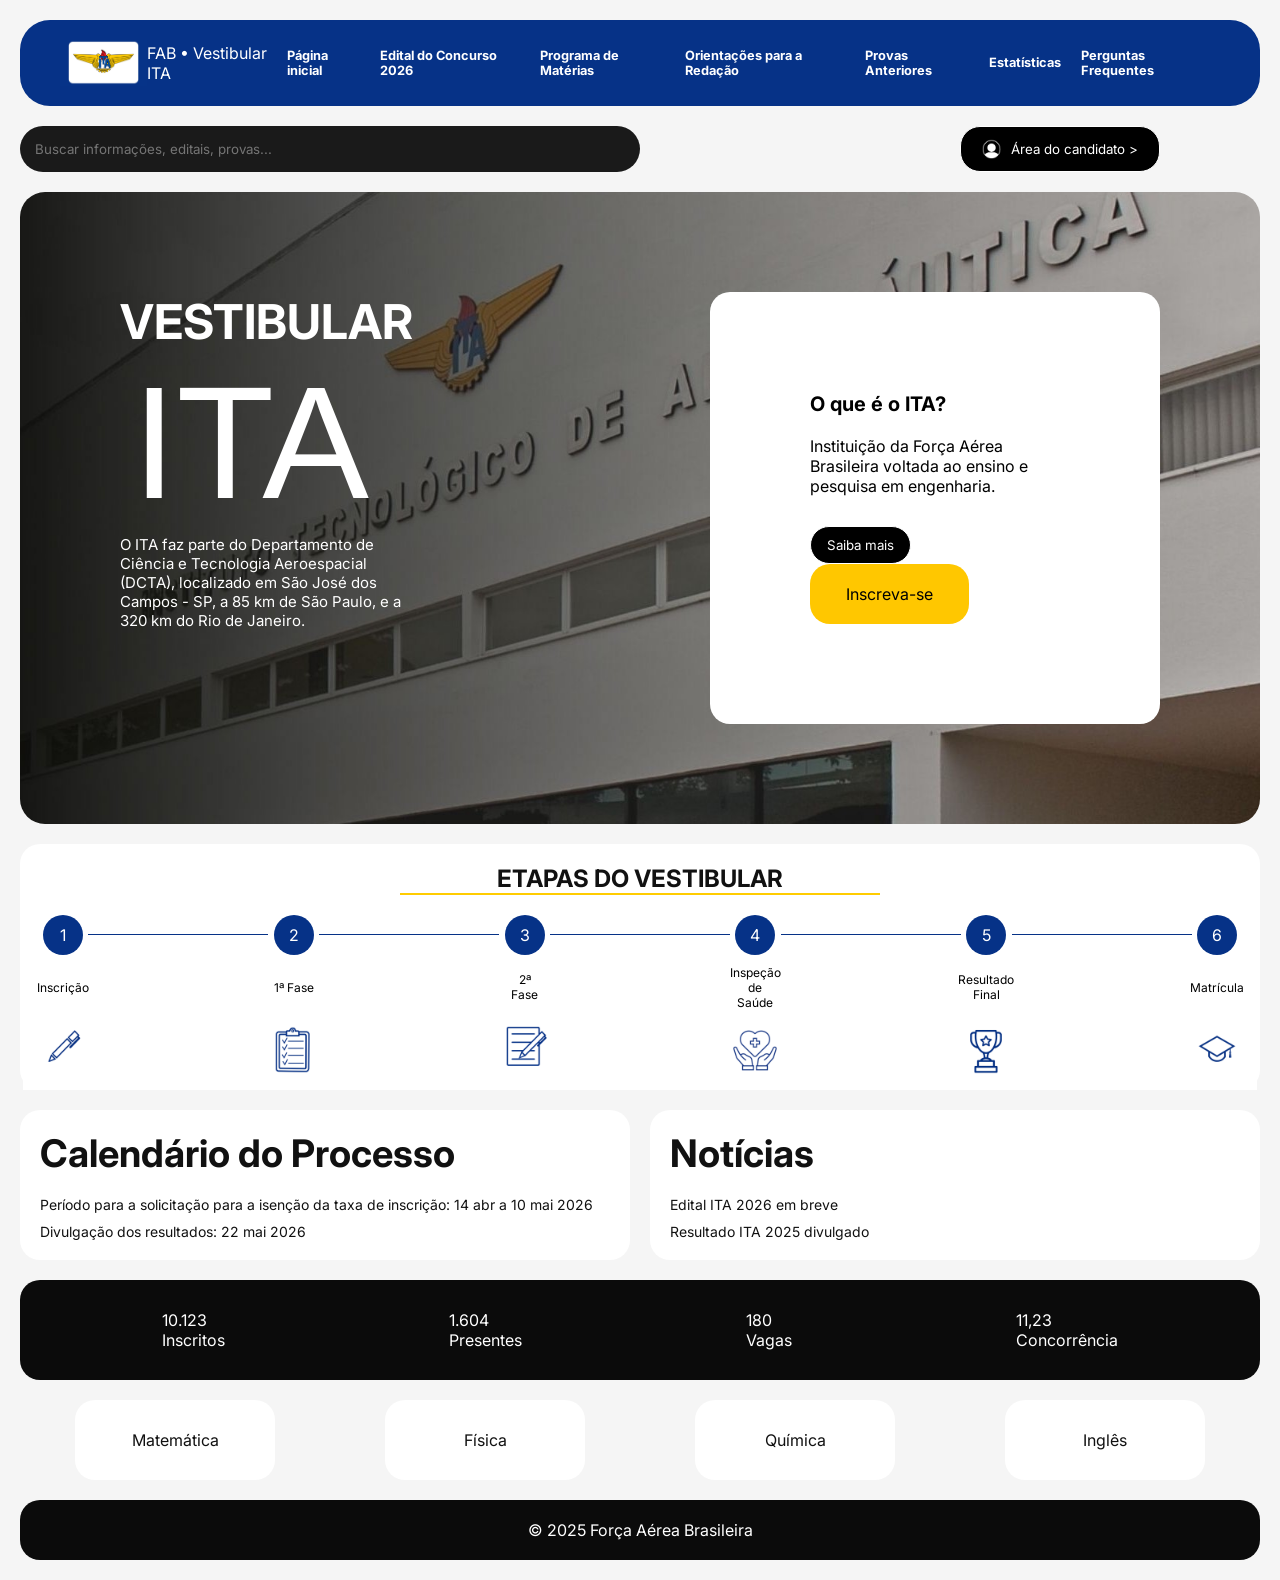
==== index.html @ 668391d4 "Fix: movendo as pastas para a main" ====
<!DOCTYPE html>
<html lang="pt-br">
<head>
  <meta charset="UTF-8">
  <title>Vestibular ITA</title>
  <link rel="stylesheet" href="style.css">
  <link href="https://fonts.googleapis.com/css2?family=Inter:wght@400;600;700&display=swap" rel="stylesheet">
</head>

<body>

<!-- HEADER -->
<header class="header">
  <div class="Fab"> <img src="assets/logoita.jpg" class="logo-header">  FAB • Vestibular ITA</div>
  <nav>
    <a>Página inicial</a>
    <a href="https://www.vestibular.ita.br/instrucoes/edital_2026_retificado.pdf" target="_blank">Edital do Concurso 2026</a>
    <a href="https://www.vestibular.ita.br/programa_2026.pdf" target="_blank">Programa de Matérias</a>
    <a href="https://www.vestibular.ita.br/orientacoes_redacao.pdf" target="blank">Orientações para a Redação</a>
    <a >Provas Anteriores</a>
    <a >Estatísticas</a>
    <a >Perguntas Frequentes</a>
  </nav>
</header>

<!-- SEARCH -->
<div class="search">
  <input type="text" placeholder="Buscar informações, editais, provas...">
  <button class="btn-candidato"> <img src="assets/candidato.jpg" class="candidato"> Área do candidato  > </button>
</div>

<!-- HERO -->
<section class="hero">
  <div class="hero-left">
    <h1>VESTIBULAR</h1>
    <span class="badge">ITA</span>
    <p class="legenda">O ITA faz parte do Departamento de Ciência e Tecnologia Aeroespacial (DCTA), localizado em São José dos Campos - SP, a 85 km de São Paulo, e a 320 km do Rio de Janeiro.</p>
  </div>

  <div class="hero-card">
    <h3>O que é o ITA?</h3>
    <p>Instituição da Força Aérea Brasileira voltada ao ensino e pesquisa em engenharia.</p>
    <div class="hero-buttons">
      <button class="btn-outline">Saiba mais</button>
      <button class="btn-primary">Inscreva-se</button>
    </div>
  </div>
</section>

<!-- ETAPAS -->
<section class="steps">
  <h2>ETAPAS DO VESTIBULAR</h2>
  <div class="step-line">
    <div class="step">1</div>
    <div class="linha-vertical"></div>
    <div class="step">2</div>
    <div class="linha-vertical"></div>
    <div class="step">3</div>
    <div class="linha-vertical"></div>
    <div class="step">4</div>
    <div class="linha-vertical"></div>
    <div class="step">5</div>
    <div class="linha-vertical"></div>
    <div class="step">6</div>
  </div>
  <div class="etapas">
    <div class="st">Inscrição</div>
    <div class="linha-vertical2"></div>
    <div class="st">1ª Fase</div>
    <div class="linha-vertical2"></div>
    <div class="st">2ª Fase</div>
    <div class="linha-vertical2"></div>
    <div class="st">Inspeção de Saúde</div>
    <div class="linha-vertical2"></div>
    <div class="st">Resultado Final</div>
    <div class="linha-vertical2"></div>
    <div class="st">Matrícula</div>
  </div>
  <div class="step-line2">
    <div class="stp"><img src="assets/1.png" class="logo"></div>
    <div class="linha-vertical2"></div>
    <div class="stp"><img src="assets/2.png" class="logo"></div>
    <div class="linha-vertical2"></div>
    <div class="stp"><img src="assets/3.png" class="logo"></div>
    <div class="linha-vertical2"></div>
    <div class="stp"><img src="assets/6.png" class="logo"></div>
    <div class="linha-vertical2"></div>
    <div class="stp"><img src="assets/5.png" class="logo"></div>
    <div class="linha-vertical2"></div>
    <div class="stp"><img src="assets/4.png" class="logo"></div>
  </div>
</section>

<!-- CALENDÁRIO + NOTÍCIAS -->
<section class="grid">
  <div class="card">
    <h3 class="info">Calendário do Processo</h3>
      <div class="item">Período para a solicitação para a isenção da taxa de inscrição: 14 abr a 10 mai 2026</div>
      <div class="item">Divulgação dos resultados: 22 mai 2026</div>
  </div>

  <div class="card">
    <h3 class="info">Notícias</h3>
    <p class="item">Edital ITA 2026 em breve</p>
    <p class="item">Resultado ITA 2025 divulgado</p>
  </div>
</section>

<!-- ESTATÍSTICAS -->
<section class="stats">
  <div>10.123<br><span>Inscritos</span></div>
  <div>1.604<br><span>Presentes</span></div>
  <div>180<br><span>Vagas</span></div>
  <div>11,23<br><span>Concorrência</span></div>
</section>

<!-- CONTEÚDO -->
<section class="subjects">
  <div class="subject">Matemática</div>
  <div class="subject">Física</div>
  <div class="subject">Química</div>
  <div class="subject">Inglês</div>
</section>

<!-- FOOTER -->
<footer class="footer">
  <p>© 2025 Força Aérea Brasileira</p>
</footer>

</body>
</html>
---- style.css ----
* {
  margin: 0;
  padding: 0;
  box-sizing: border-box;
  font-family: 'Inter', sans-serif;
}

body {
  background: #f5f5f5;
  color: #111;
}

a {
    text-decoration: none; 
    color: white;        
    font-weight: bold;
}

a:hover {
    color: #FFCC00;        
}

/* HEADER */
.header {
  background: #063287;
  color: white;
  display: flex;
  justify-content:center;
  padding: 20px 40px;
  border-radius: 30px;
  margin: 20px;
}

.Fab{
    width: 20%;
    display: flex;
    align-items: center;
}

nav {
    display: flex;
    align-items: center;
    font-size: 80%;
}

.logo-header{
    width: 40%;
}

.header nav a {
  margin: 0 10px;
  cursor: pointer;
}
.hero-buttons{
    margin-top: 30px;
}

/* BUTTONS */
.btn-primary {
  background: #ffc700;
  border: none;
  padding: 20px 36px;
  border-radius: 20px;
  font-size: 100%;
}
.btn-primary:hover{
    background: black;
    color: white;
}

.btn-outline {
  background: black;
  border: 1px solid white;
  color: white;
  padding: 10px 16px;
  border-radius: 20px;
}

.btn-candidato {
  background: black;
  border: 1px solid white;
  color: white;
  display: flex;
  align-items: center;
  justify-content: center;
  width: 200px;
  border-radius: 20px;
  margin-right: 100px;
}

.candidato{
    width: 10%;
    margin-right: 10px;
}


/* SEARCH */
.search {
  margin: 20px;
  display: flex;
  justify-content: space-between;
}

.search input {
  width: 50%;
  padding: 15px;
  border-radius: 30px;
  border: none;
  background: #1a1a1a;
  color: white;
}

/* HERO */
.hero {
  display: flex;
  justify-content: space-between;
  background-image: url("assets/ita.jpg");
  background-repeat: no-repeat;
  background-size: cover;
  background-position: center;
  color: white;
  margin: 20px;
  padding: 100px;
  border-radius: 25px;
}

.legenda{
    width: 300px;
    font-size: 15px;
}

.hero-left h1 {
  font-size: 48px;
}

.badge {
  padding: 6px 12px;
  border-radius: 8px;
  font-size: 1000%;
  font-family:'Franklin Gothic Medium', 'Arial Narrow', Arial, sans-serif ;
}

.hero-card {
  background: #fff;
  color: black;
  padding: 100px;
  border-radius: 20px;
  width: 450px;
}

h3{
    margin-bottom: 20px;
    font-size: 20px;
}


/* STEPS */
.steps {
  text-align: center;
  margin: 40px 0;
  margin: 20px;
  background: #fff;
  padding: 20px;
  border-radius: 20px;
}

.step-line {
  display: flex;
  justify-content: space-around;
  align-items: center;
}

.step-line2{
  display: flex;
  margin-top: 20px;
  justify-content: space-around;
}

.etapas {
    display: flex;
    margin-top: 10px;
    justify-content: space-around;
}

.step {
  width: 40px;
  height: 40px;
  background: #063287;
  color: white;
  border-radius: 50%;
  display: flex;
  align-items: center;
  justify-content: center;
}

.linha-vertical {
    width: 180px;
    height: 1px; /* Você controla a altura da linha */
    background-color: #063287;
}

.linha-vertical2 {
    width: 180px;
    height: 1px; /* Você controla a altura da linha */
    background-color: white;
}

.stp {
  width: 40px;
  height: 40px;
  background: #f7f7f7;
  color: white;
  border-radius: 10%;
  display: flex;
  align-items: center;
  justify-content: center;
}

.st {
  width: 40px;
  color: black;
  display: flex;
  align-items: center;
  justify-content: center;
  font-size: 12px;
}

.logo {
    width: 200%;
}

h2 {
    margin-bottom: 20px;
    border-bottom: 2px solid #FFCC00;
    margin-left: 30%;
    margin-right: 30%;
}


/* GRID */
.grid {
  display: flex;
  gap: 20px;
  margin: 20px;
}

.card {
  flex: 1;
  background: white;
  padding: 20px;
  border-radius: 20px;
  border-bottom: 1px;
  border-color: #063287;
}

.info{
    font-size: 38px;
}

.item{
    margin-top: 10px;
    font-size: 14px;
}

/* STATS */
.stats {
  display: flex;
  justify-content: space-around;
  background: #0b0b0b;
  color: white;
  margin: 20px;
  padding: 30px;
  border-radius: 20px;
}

/* SUBJECTS */
.subjects {
  display: flex;
  justify-content: space-around;
  margin: 20px;
}

.subject {
  background: white;
  padding: 30px;
  border-radius: 20px;
  width: 200px;
  text-align: center;
}

/* FOOTER */
.footer {
  background: #0b0b0b;
  color: white;
  text-align: center;
  padding: 20px;
  margin: 20px;
  border-radius: 20px;
}
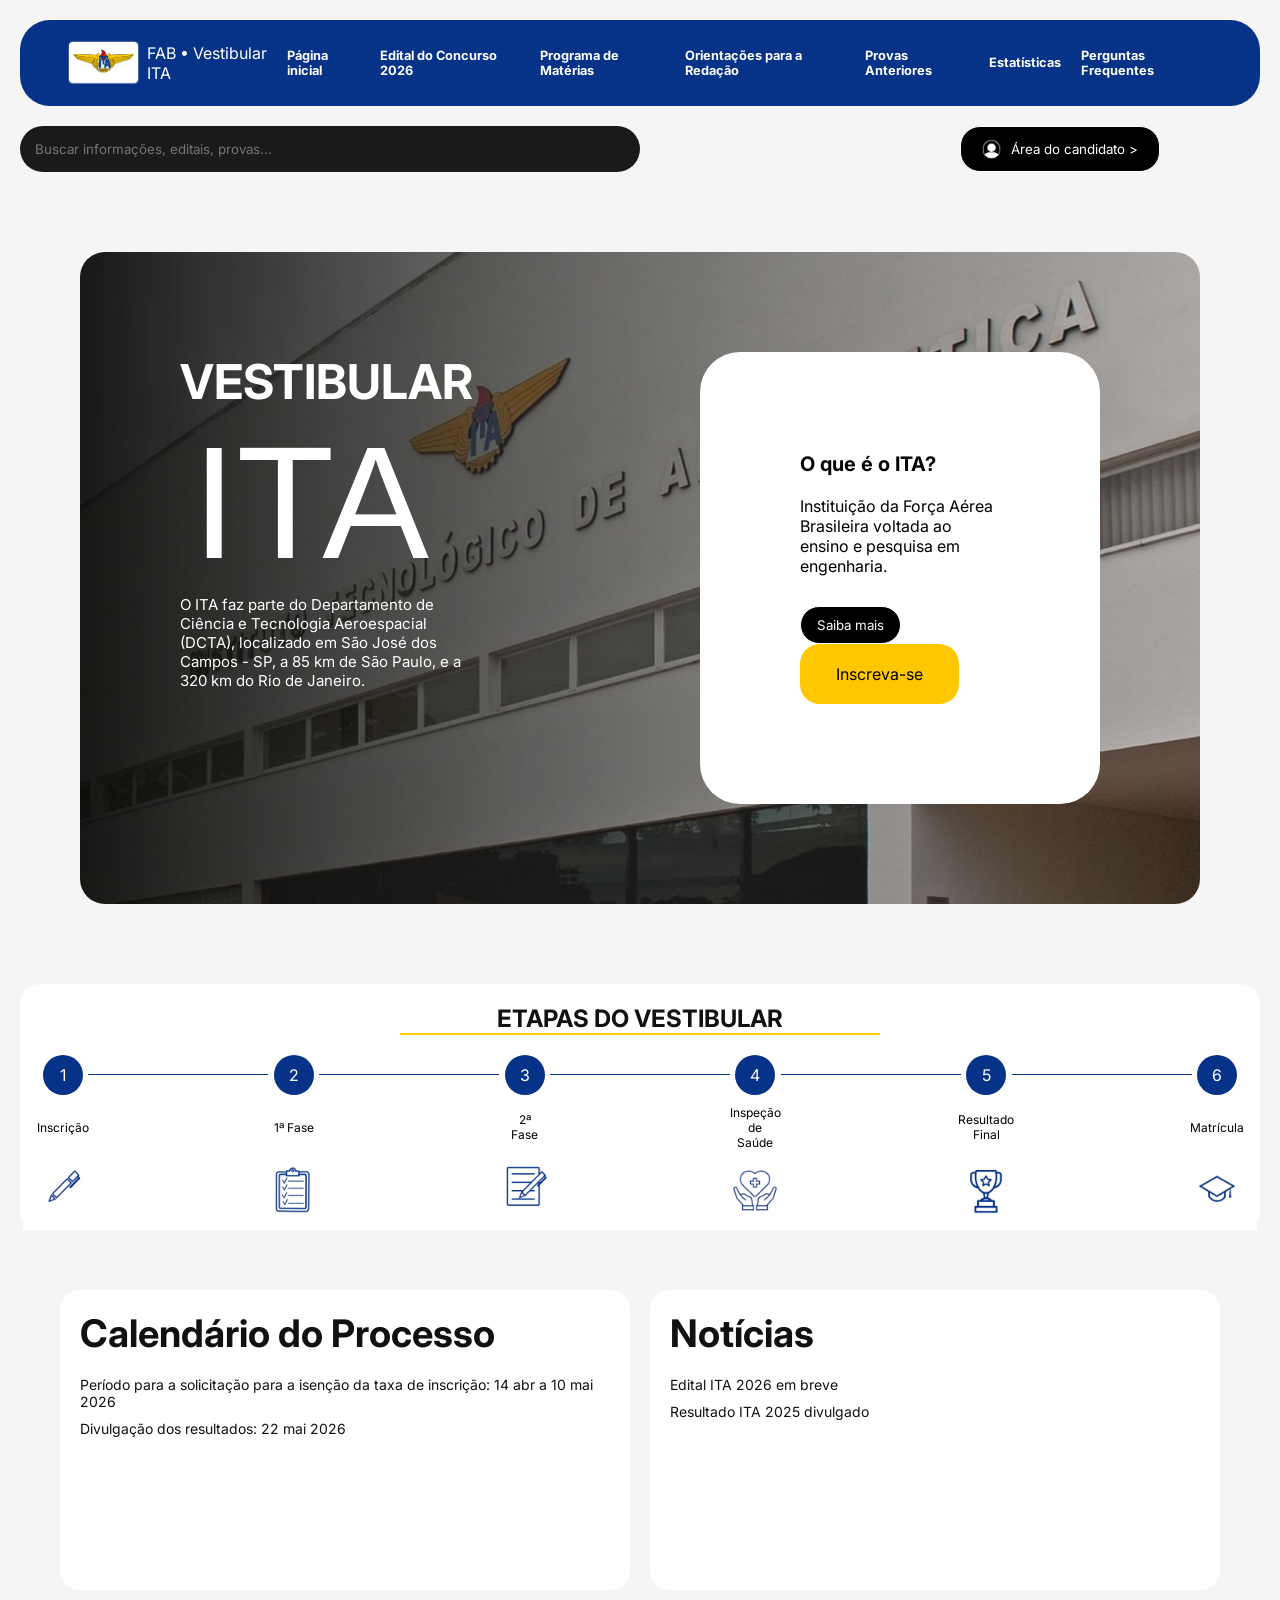
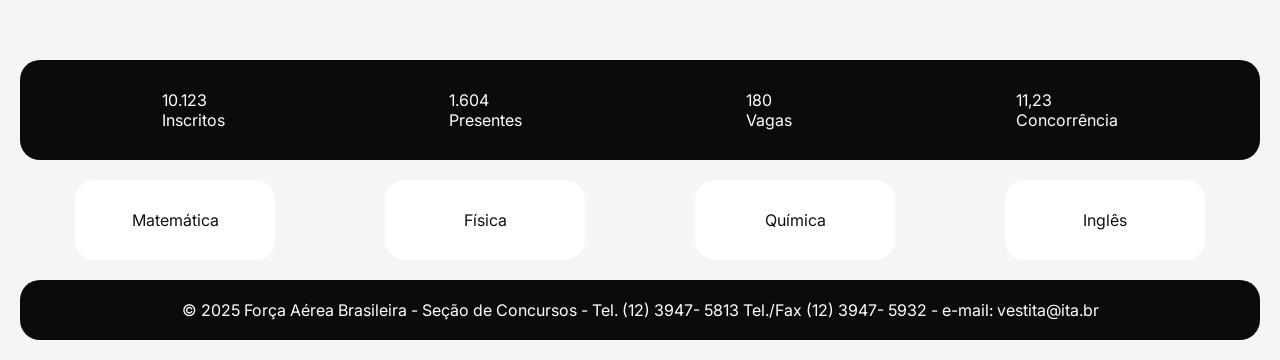
==== commit e7a799b5: "docs:calendrio" ====
--- a/index.html
+++ b/index.html
@@ -124,7 +124,7 @@
 
 <!-- FOOTER -->
 <footer class="footer">
-  <p>© 2025 Força Aérea Brasileira</p>
+  <p>© 2025 Força Aérea Brasileira - Seção de Concursos - Tel. (12) 3947- 5813 Tel./Fax (12) 3947- 5932 - e-mail: vestita@ita.br</p>
 </footer>
 
 </body>
--- a/style.css
+++ b/style.css
@@ -119,7 +119,7 @@
   background-size: cover;
   background-position: center;
   color: white;
-  margin: 20px;
+  margin: 80px;
   padding: 100px;
   border-radius: 25px;
 }
@@ -141,11 +141,11 @@
 }
 
 .hero-card {
-  background: #fff;
+  background: white;
   color: black;
   padding: 100px;
-  border-radius: 20px;
-  width: 450px;
+  border-radius: 40px;
+  width: 400px;
 }
 
 h3{
@@ -241,16 +241,16 @@
 .grid {
   display: flex;
   gap: 20px;
-  margin: 20px;
+  margin: 60px;
 }
 
 .card {
   flex: 1;
   background: white;
+  height: 300px;
   padding: 20px;
   border-radius: 20px;
-  border-bottom: 1px;
-  border-color: #063287;
+  margin-bottom: 10px;;
 }
 
 .info{
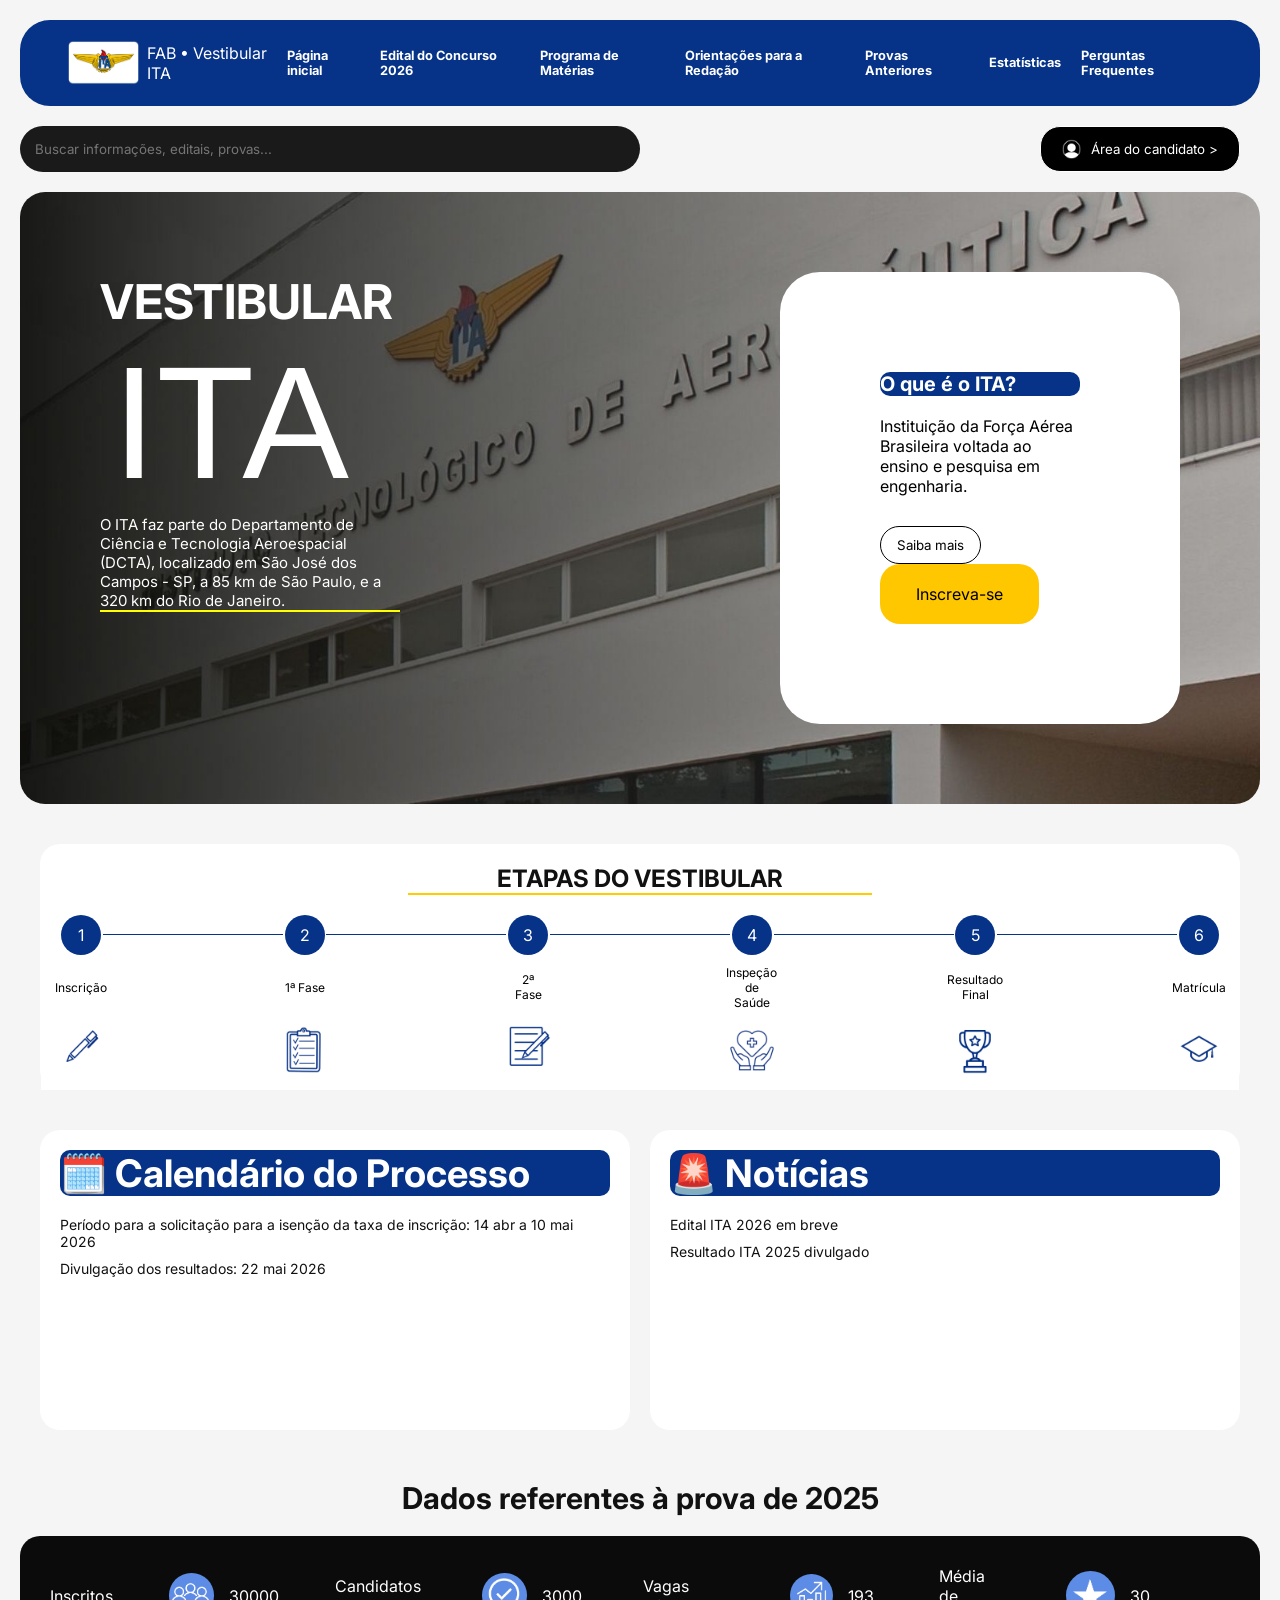
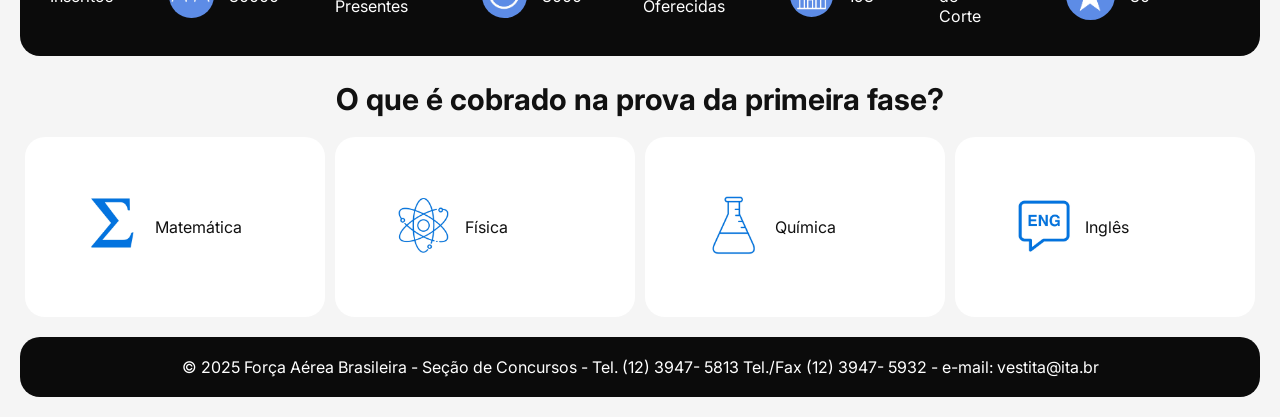
==== commit 88ace46f: "docs:detalhes finais" ====
--- a/index.html
+++ b/index.html
@@ -94,32 +94,34 @@
 <!-- CALENDÁRIO + NOTÍCIAS -->
 <section class="grid">
   <div class="card">
-    <h3 class="info">Calendário do Processo</h3>
+    <h3 class="info">🗓️ Calendário do Processo</h3>
       <div class="item">Período para a solicitação para a isenção da taxa de inscrição: 14 abr a 10 mai 2026</div>
       <div class="item">Divulgação dos resultados: 22 mai 2026</div>
   </div>
 
   <div class="card">
-    <h3 class="info">Notícias</h3>
+    <h3 class="info">🚨 Notícias</h3>
     <p class="item">Edital ITA 2026 em breve</p>
     <p class="item">Resultado ITA 2025 divulgado</p>
   </div>
 </section>
 
 <!-- ESTATÍSTICAS -->
+ <h4>Dados referentes à prova de 2025</h4>
 <section class="stats">
-  <div>10.123<br><span>Inscritos</span></div>
-  <div>1.604<br><span>Presentes</span></div>
-  <div>180<br><span>Vagas</span></div>
-  <div>11,23<br><span>Concorrência</span></div>
+  <div class="t">Inscritos<br><span class="estat"><img src="assets/inscritos.jpeg" class="logo1">30000</span></div>
+  <div class="t" >Candidatos Presentes<br><span class="estat"><img src="assets/confirmado.jpeg" class="logo1">3000</span></div>
+  <div class="t" >Vagas Oferecidas<br><span class="estat"><img src="assets/dados.jpeg" class="logo1">193</span></div>
+  <div class="t">Média de Corte<br><span class="estat"><img src="assets/resultado.jpeg" class="logo1">30</span></div>
 </section>
 
 <!-- CONTEÚDO -->
+ <h4>O que é cobrado na prova da primeira fase?</h4>
 <section class="subjects">
-  <div class="subject">Matemática</div>
-  <div class="subject">Física</div>
-  <div class="subject">Química</div>
-  <div class="subject">Inglês</div>
+  <div class="subject"> <img src="assets/mat.jpeg" class="logo2"> Matemática</div>
+  <div class="subject"> <img src="assets/fisica.jpeg" class="logo2">Física</div>
+  <div class="subject"> <img src="assets/quimica.jpeg" class="logo2">Química</div>
+  <div class="subject"> <img src="assets/ingles.jpeg" class="logo2">Inglês</div>
 </section>
 
 <!-- FOOTER -->
--- a/style.css
+++ b/style.css
@@ -69,9 +69,9 @@
 }
 
 .btn-outline {
-  background: black;
-  border: 1px solid white;
-  color: white;
+  background: white;
+  border: 1px solid black;
+  color: black;
   padding: 10px 16px;
   border-radius: 20px;
 }
@@ -85,7 +85,7 @@
   justify-content: center;
   width: 200px;
   border-radius: 20px;
-  margin-right: 100px;
+  margin-right: 20px;
 }
 
 .candidato{
@@ -119,18 +119,35 @@
   background-size: cover;
   background-position: center;
   color: white;
-  margin: 80px;
-  padding: 100px;
+  margin: 20px;
+  padding: 80px;
   border-radius: 25px;
 }
 
 .legenda{
     width: 300px;
     font-size: 15px;
+    border-bottom: 2px solid yellow;
 }
 
 .hero-left h1 {
   font-size: 48px;
+}
+
+.logo1{
+  width: 20%;
+  border-radius: 50%;
+  margin-right: 15px;
+}
+
+.t{
+  display: flex;
+  align-items: center;
+}
+
+.logo2{
+  width: 40%;
+  border-radius: 50%;
 }
 
 .badge {
@@ -151,6 +168,9 @@
 h3{
     margin-bottom: 20px;
     font-size: 20px;
+    background-color: #063287;
+    color: white;
+    border-radius: 10px;
 }
 
 
@@ -158,7 +178,7 @@
 .steps {
   text-align: center;
   margin: 40px 0;
-  margin: 20px;
+  margin: 40px;
   background: #fff;
   padding: 20px;
   border-radius: 20px;
@@ -241,7 +261,7 @@
 .grid {
   display: flex;
   gap: 20px;
-  margin: 60px;
+  margin: 40px;
 }
 
 .card {
@@ -272,6 +292,17 @@
   padding: 30px;
   border-radius: 20px;
 }
+.estat{
+  display: flex;
+  justify-content:center;
+  align-items: center;
+}
+
+h4{
+  text-align: center;
+  font-size: 30px;
+  margin-top: 25px;
+}
 
 /* SUBJECTS */
 .subjects {
@@ -282,10 +313,11 @@
 
 .subject {
   background: white;
-  padding: 30px;
-  border-radius: 20px;
-  width: 200px;
-  text-align: center;
+  padding: 50px;
+  border-radius: 20px;
+  width: 300px;
+  display: flex;
+  align-items: center;
 }
 
 /* FOOTER */
